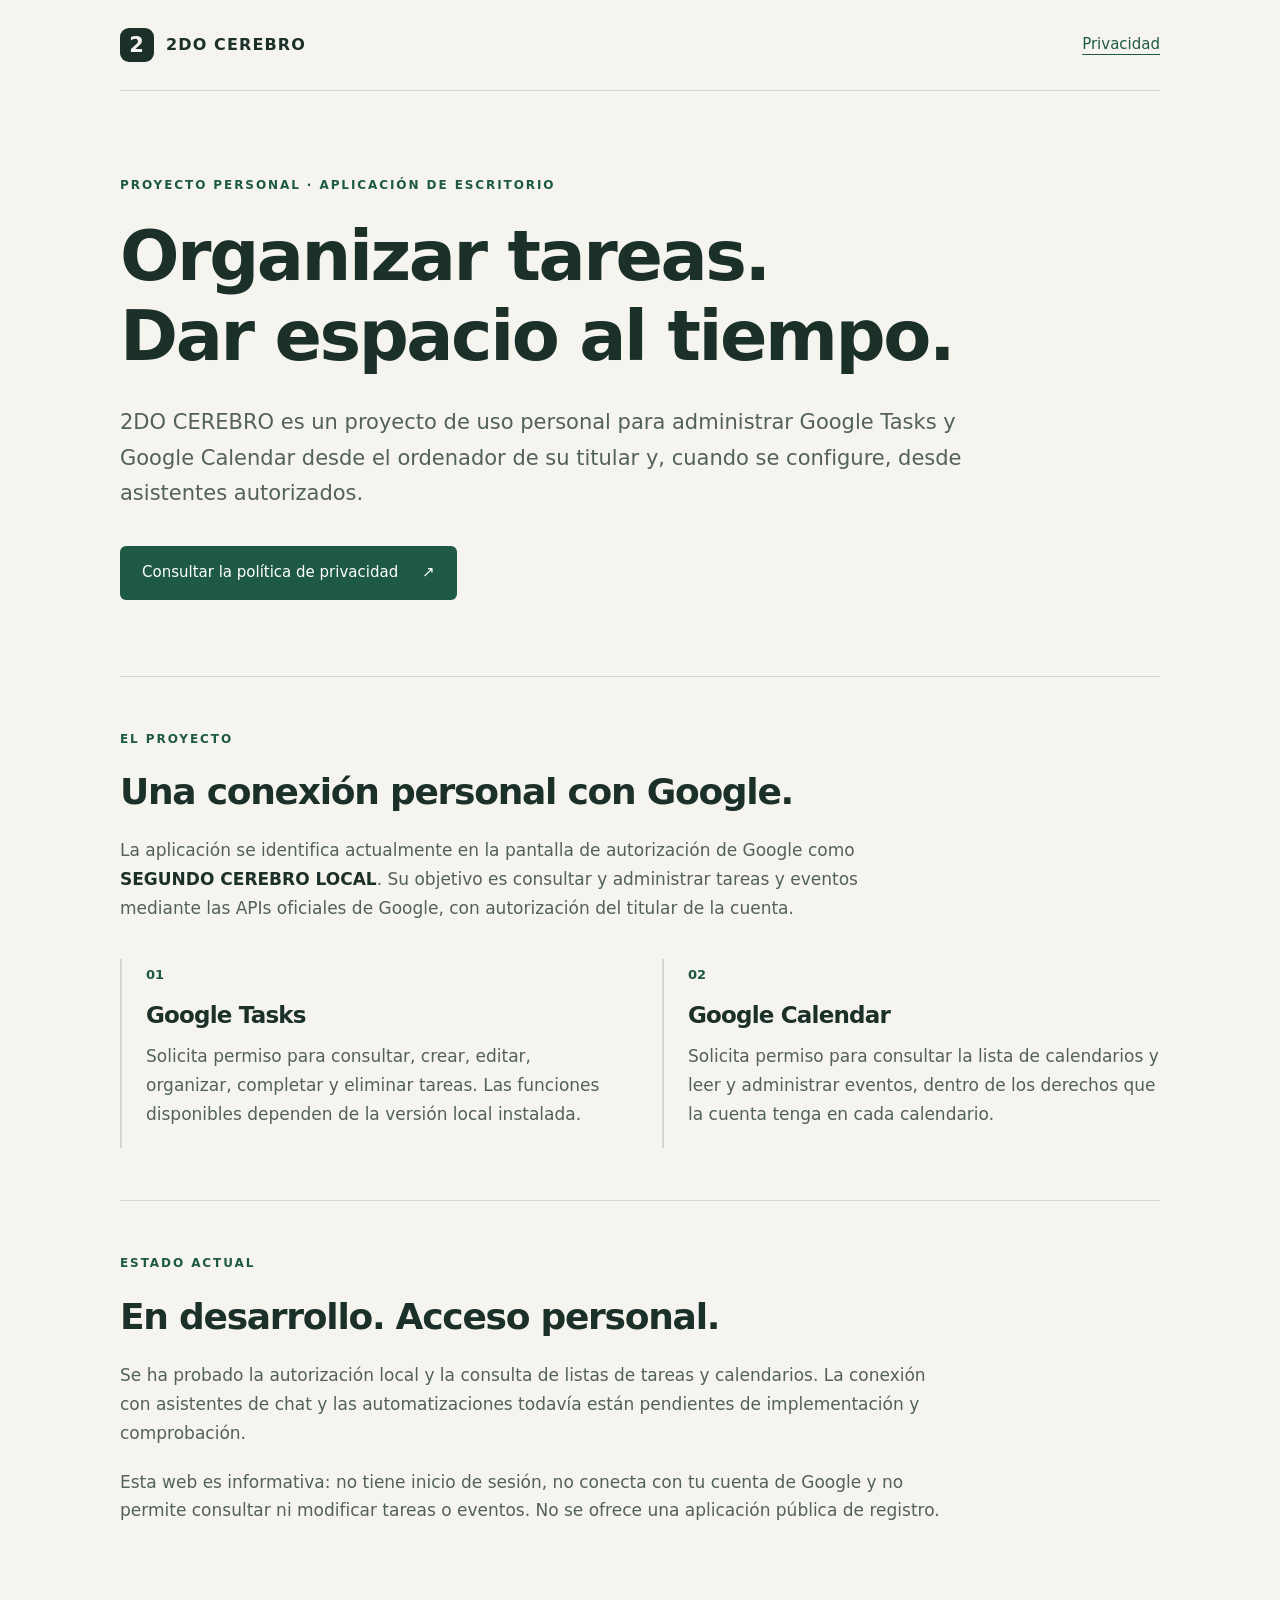
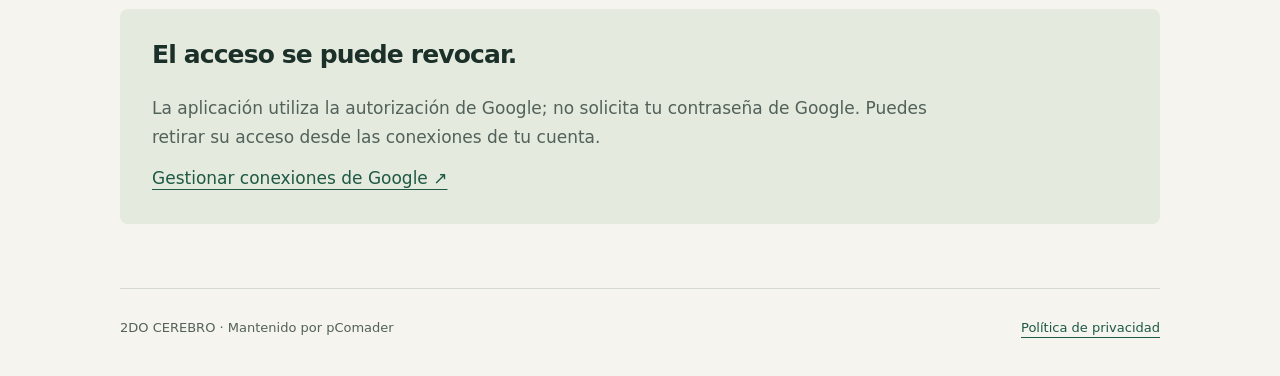
==== index.html @ 639bc48c "Add files via upload" ====
<!doctype html>
<html lang="es">
<head>
  <meta charset="utf-8">
  <meta name="viewport" content="width=device-width, initial-scale=1">
  <meta name="description" content="2DO CEREBRO: proyecto personal para administrar Google Tasks y Google Calendar desde herramientas locales y asistentes autorizados.">
  <meta http-equiv="Content-Security-Policy" content="default-src 'none'; style-src 'self'; base-uri 'none'; form-action 'none'; object-src 'none'">
  <meta name="referrer" content="no-referrer">
  <title>2DO CEREBRO · Proyecto personal</title>
  <link rel="stylesheet" href="estilos.css">
</head>
<body>
  <a class="skip" href="#contenido">Ir al contenido</a>
  <header class="shell topbar">
    <a class="brand" href="index.html" aria-label="2DO CEREBRO, inicio"><span class="mark" aria-hidden="true">2</span>2DO CEREBRO</a>
    <nav aria-label="Navegación principal"><a href="privacidad.html">Privacidad</a></nav>
  </header>
  <main id="contenido" class="shell">
    <section class="hero">
      <p class="eyebrow">Proyecto personal · Aplicación de escritorio</p>
      <h1>Organizar tareas.<br>Dar espacio al tiempo.</h1>
      <p class="intro">2DO CEREBRO es un proyecto de uso personal para administrar Google Tasks y Google Calendar desde el ordenador de su titular y, cuando se configure, desde asistentes autorizados.</p>
      <a class="button" href="privacidad.html">Consultar la política de privacidad <span aria-hidden="true">↗</span></a>
    </section>
    <section class="section" aria-labelledby="proyecto">
      <p class="eyebrow">El proyecto</p>
      <h2 id="proyecto">Una conexión personal con Google.</h2>
      <p>La aplicación se identifica actualmente en la pantalla de autorización de Google como <strong>SEGUNDO CEREBRO LOCAL</strong>. Su objetivo es consultar y administrar tareas y eventos mediante las APIs oficiales de Google, con autorización del titular de la cuenta.</p>
      <div class="columns">
        <article><span class="number">01</span><h3>Google Tasks</h3><p>Solicita permiso para consultar, crear, editar, organizar, completar y eliminar tareas. Las funciones disponibles dependen de la versión local instalada.</p></article>
        <article><span class="number">02</span><h3>Google Calendar</h3><p>Solicita permiso para consultar la lista de calendarios y leer y administrar eventos, dentro de los derechos que la cuenta tenga en cada calendario.</p></article>
      </div>
    </section>
    <section class="section" aria-labelledby="estado">
      <p class="eyebrow">Estado actual</p>
      <h2 id="estado">En desarrollo. Acceso personal.</h2>
      <p>Se ha probado la autorización local y la consulta de listas de tareas y calendarios. La conexión con asistentes de chat y las automatizaciones todavía están pendientes de implementación y comprobación.</p>
      <p>Esta web es informativa: no tiene inicio de sesión, no conecta con tu cuenta de Google y no permite consultar ni modificar tareas o eventos. No se ofrece una aplicación pública de registro.</p>
    </section>
    <aside class="notice" aria-labelledby="control">
      <h2 id="control">El acceso se puede revocar.</h2>
      <p>La aplicación utiliza la autorización de Google; no solicita tu contraseña de Google. Puedes retirar su acceso desde las conexiones de tu cuenta.</p>
      <a href="https://myaccount.google.com/connections" rel="noreferrer">Gestionar conexiones de Google ↗</a>
    </aside>
  </main>
  <footer class="shell footer"><span>2DO CEREBRO · Mantenido por pComader</span><a href="privacidad.html">Política de privacidad</a></footer>
</body>
</html>
---- estilos.css ----
:root{color-scheme:light;--bg:#f5f4ee;--ink:#1c302a;--muted:#52615a;--line:#d3d9ce;--accent:#1d5945}
*{box-sizing:border-box}html{scroll-behavior:auto}body{margin:0;background:var(--bg);color:var(--ink);font-family:Segoe UI,system-ui,sans-serif;font-size:17px;line-height:1.7}a{color:var(--accent);text-underline-offset:5px}a:hover{text-decoration-thickness:2px}a:focus-visible{outline:3px solid var(--accent);outline-offset:5px}.shell{width:min(1040px,calc(100% - 48px));margin-inline:auto}.topbar{display:flex;justify-content:space-between;align-items:center;gap:20px;padding:28px 0;border-bottom:1px solid var(--line)}.brand{display:flex;align-items:center;gap:12px;text-decoration:none;font-size:16px;font-weight:750;letter-spacing:.07em;color:var(--ink)}.mark{display:grid;place-items:center;width:34px;height:34px;background:var(--ink);color:var(--bg);border-radius:9px;font-size:21px}nav{display:flex;gap:22px;font-size:15px}.hero{padding:84px 0 76px;max-width:850px}.eyebrow{font-size:12px;text-transform:uppercase;letter-spacing:.16em;font-weight:700;color:var(--accent);margin:0 0 22px}h1,h2,h3{line-height:1.14;letter-spacing:-.035em}h1{font-size:clamp(39px,6.4vw,70px);font-weight:650;margin:0 0 28px}h2{font-size:clamp(27px,3.5vw,36px);font-weight:650;margin:0 0 24px}h3{font-size:23px;margin:14px 0}p{max-width:76ch;margin:0 0 20px;color:var(--muted)}strong{color:var(--ink);font-weight:650}.intro{font-size:21px;max-width:66ch}.button{display:inline-flex;gap:24px;align-items:center;background:var(--accent);color:white;padding:14px 22px;border-radius:6px;text-decoration:none;font-size:15px;margin-top:14px}.section{border-top:1px solid var(--line);padding:52px 0}.columns{display:grid;grid-template-columns:1fr 1fr;gap:44px;margin-top:36px}.columns article{border-left:2px solid var(--line);padding-left:24px}.number{font-size:13px;color:var(--accent);font-weight:700}.notice{padding:32px;background:#e4eadd;border-radius:8px;margin:12px 0 64px}.notice h2{font-size:25px}.notice p{margin-bottom:12px}.footer{border-top:1px solid var(--line);padding:28px 0 36px;display:flex;justify-content:space-between;gap:20px;flex-wrap:wrap;font-size:13px;color:var(--muted)}.policy{max-width:860px;padding-top:62px;padding-bottom:50px}.policy h1{font-size:clamp(36px,5.4vw,56px)}.policy .intro{font-size:19px}.policy section{padding-top:30px}.policy section h2{font-size:25px;letter-spacing:-.02em}code{font-size:.92em;overflow-wrap:anywhere}.skip{position:absolute;left:10px;top:-90px;background:var(--ink);color:white;padding:12px;z-index:1}.skip:focus{top:10px}@media(max-width:600px){.shell{width:calc(100% - 36px)}.topbar{align-items:flex-start}.brand{font-size:13px;gap:8px}nav{font-size:13px;gap:12px;flex-wrap:wrap}.hero{padding:52px 0}.intro{font-size:18px}.columns{grid-template-columns:1fr;gap:24px}.section{padding:36px 0}.notice{padding:24px}.policy{padding-top:40px}}
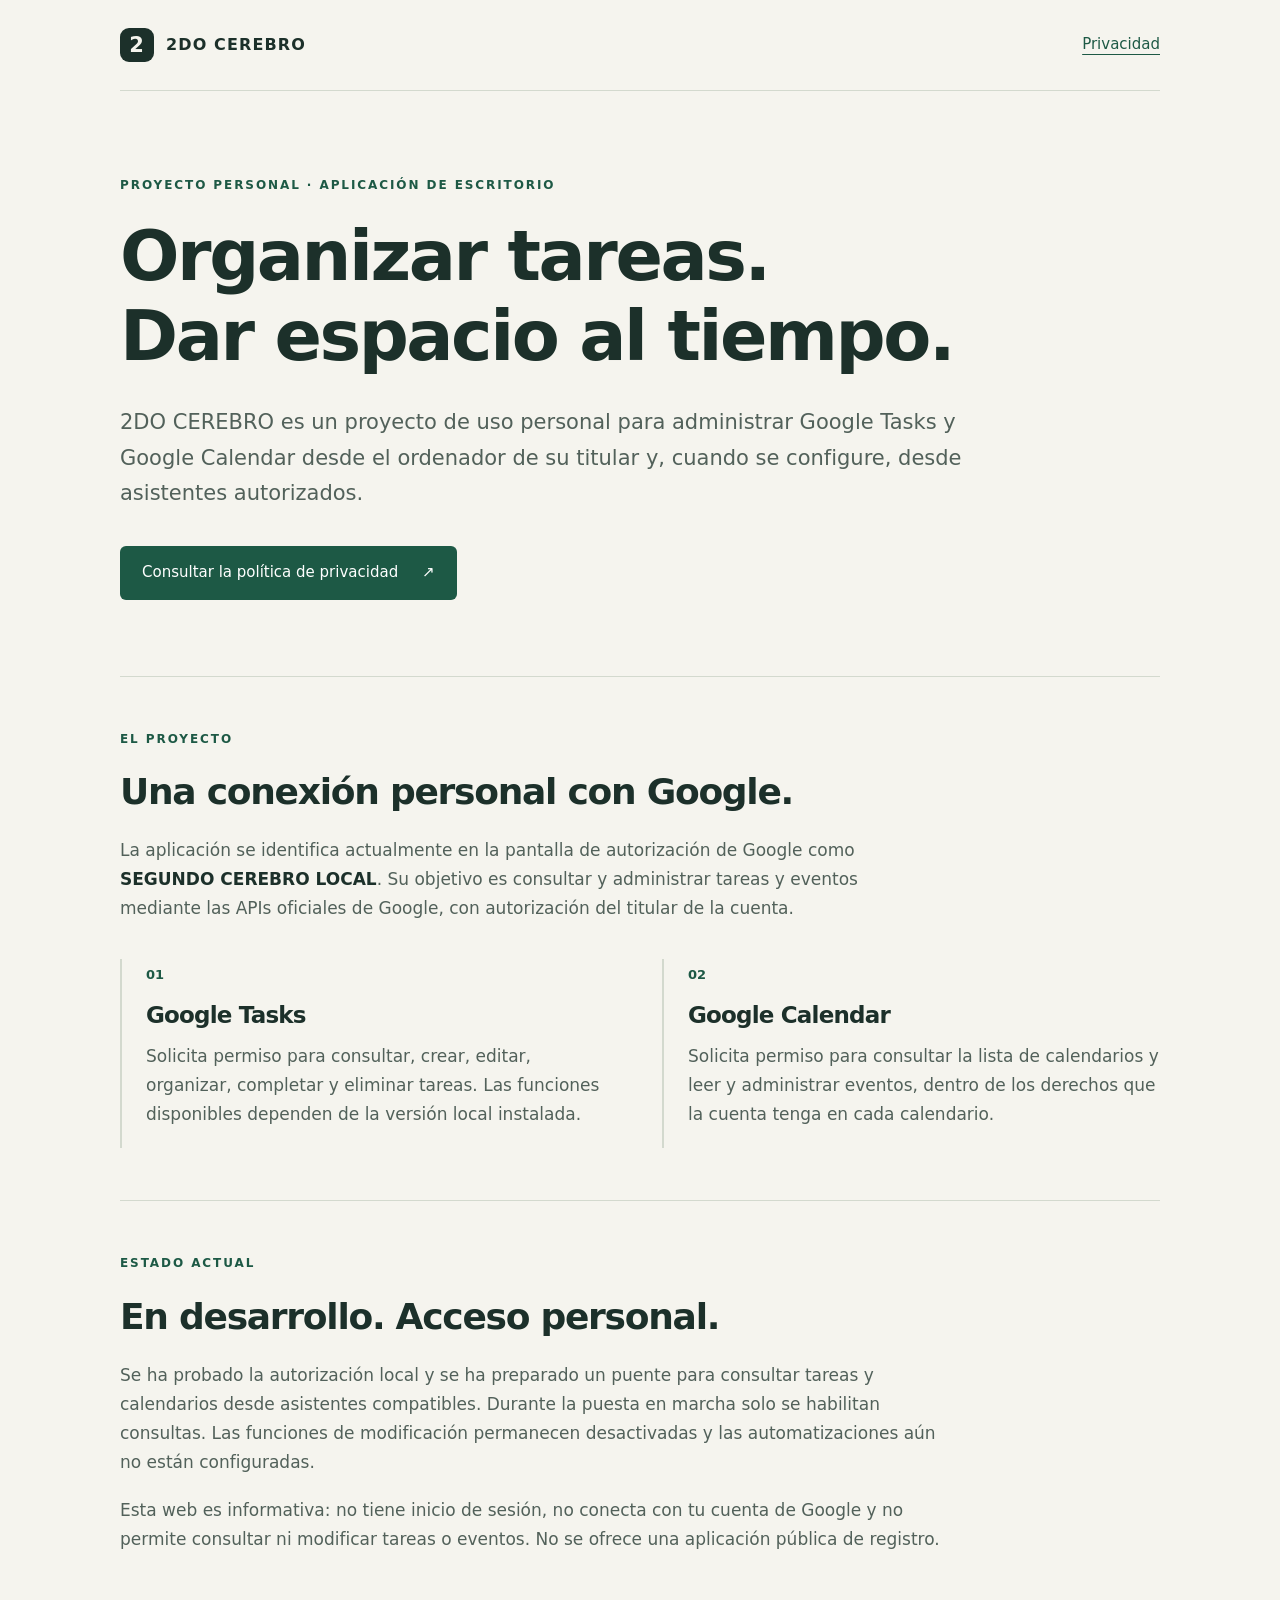
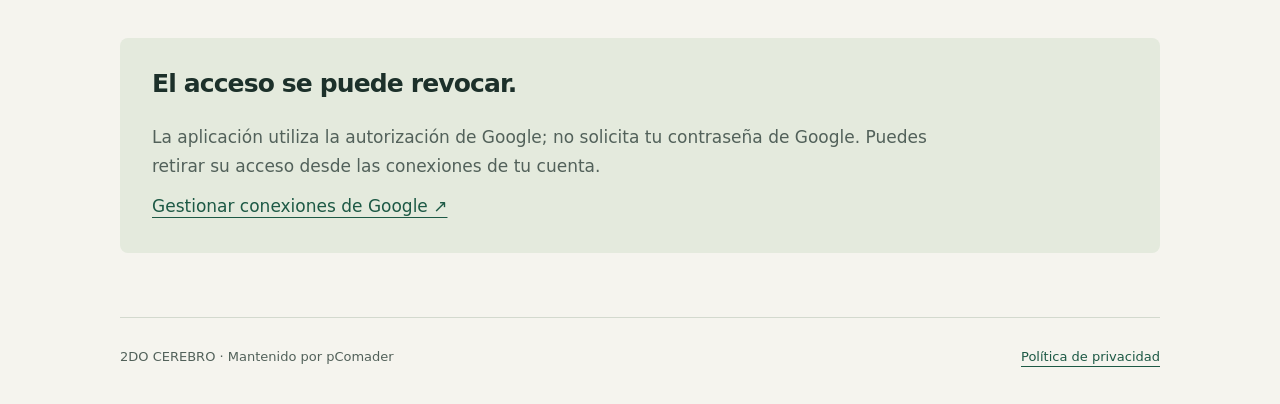
==== commit 3cbc209f: "Add files via upload" ====
--- a/index.html
+++ b/index.html
@@ -34,7 +34,7 @@
     <section class="section" aria-labelledby="estado">
       <p class="eyebrow">Estado actual</p>
       <h2 id="estado">En desarrollo. Acceso personal.</h2>
-      <p>Se ha probado la autorización local y la consulta de listas de tareas y calendarios. La conexión con asistentes de chat y las automatizaciones todavía están pendientes de implementación y comprobación.</p>
+      <p>Se ha probado la autorización local y se ha preparado un puente para consultar tareas y calendarios desde asistentes compatibles. Durante la puesta en marcha solo se habilitan consultas. Las funciones de modificación permanecen desactivadas y las automatizaciones aún no están configuradas.</p>
       <p>Esta web es informativa: no tiene inicio de sesión, no conecta con tu cuenta de Google y no permite consultar ni modificar tareas o eventos. No se ofrece una aplicación pública de registro.</p>
     </section>
     <aside class="notice" aria-labelledby="control">
